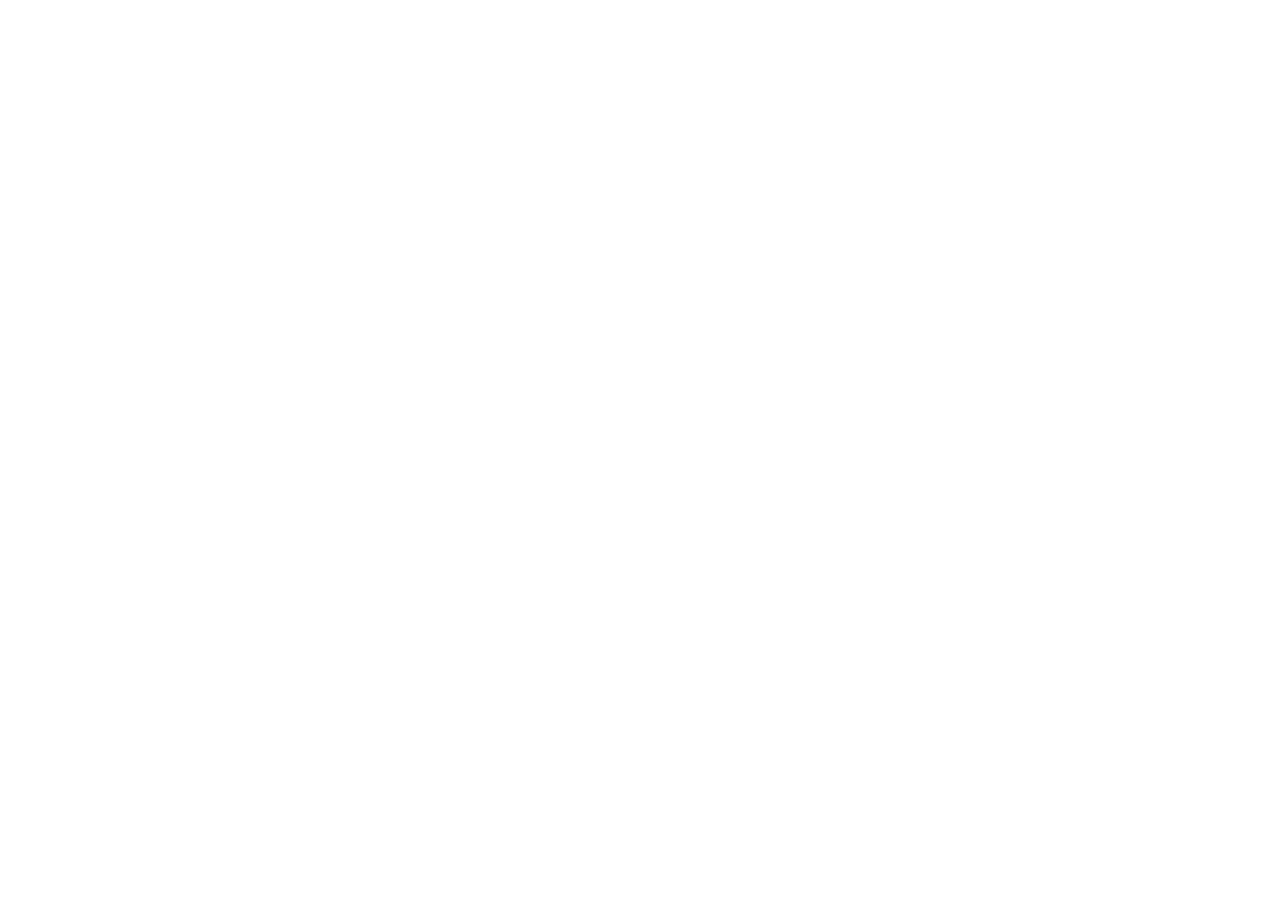
==== MOCKUP/index.html @ 3f4245b0 "start mock-up" ====
<!DOCTYPE html>
<html lang="en">
<head>
    <meta charset="UTF-8">
    <meta name="viewport" content="width=device-width, initial-scale=1.0">
    <link rel="stylesheet" href="./style.css">
    <title>Honey Shop</title>
</head>
<body>
    
</body>
</html>
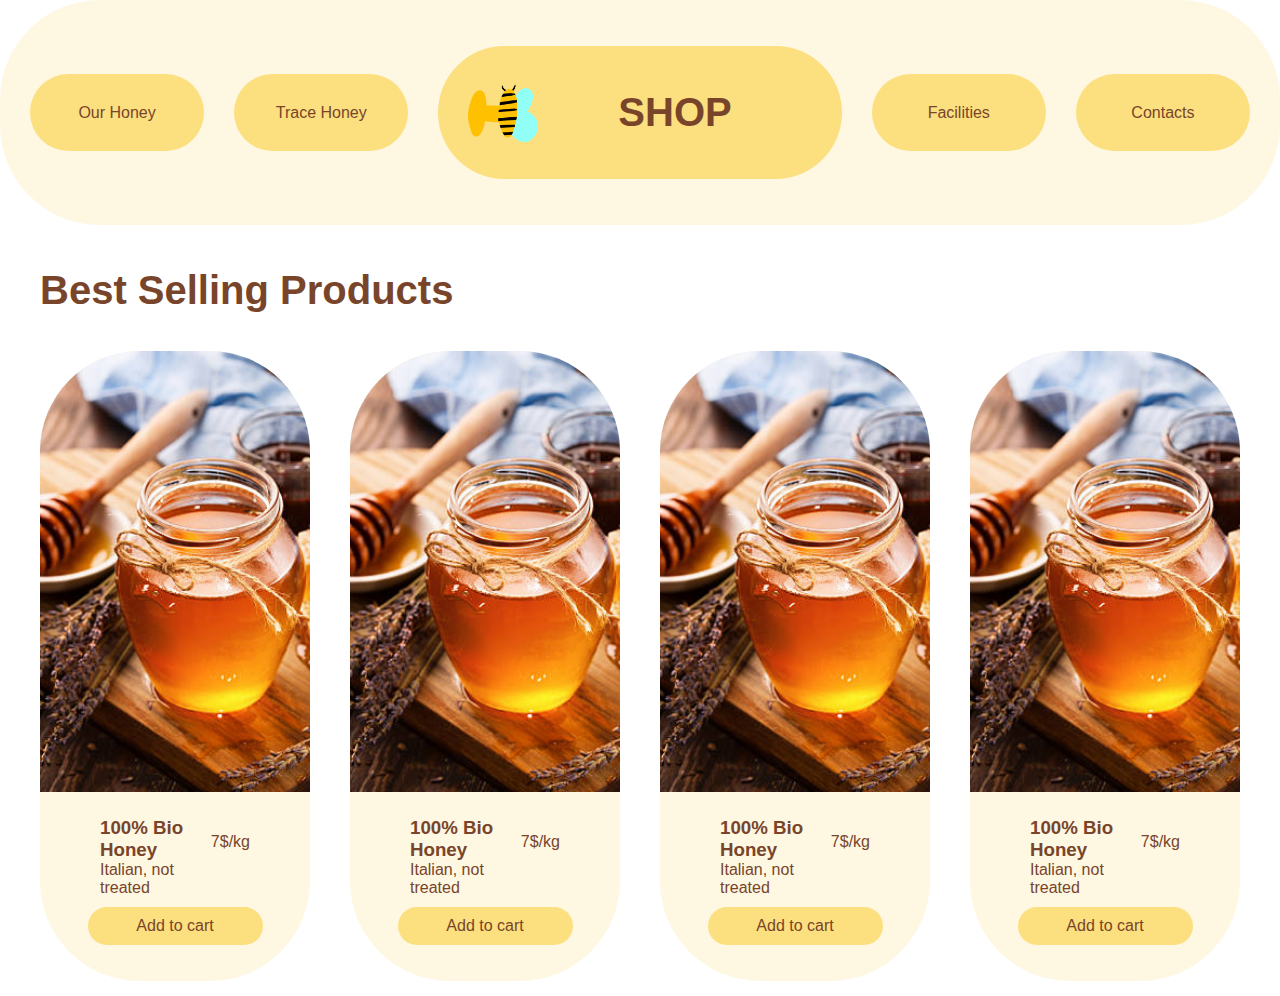
==== commit 9b069934: "work in progress MU" ====
--- a/MOCKUP/index.html
+++ b/MOCKUP/index.html
@@ -7,6 +7,63 @@
     <title>Honey Shop</title>
 </head>
 <body>
-    
+
+    <nav class="flex">
+        <div class="nav-button flex">Our Honey</div>
+        <div class="nav-button flex">Trace Honey</div>
+        <div class="nav-button flex align">
+          <img src="./assets/logo.png" alt="Honey Logo" />
+          <span><b>SHOP</b></span>
+        </div>
+        <div class="nav-button flex">Facilities</div>
+        <div class="nav-button flex">Contacts</div>
+      </nav>
+      <div class="honey-article">
+      <h2>Best Selling Products</h2>
+      <div class="flex card-container">
+      <div class="card flex">
+        <img src="./assets/honey.jpg" alt="Honey picture" />
+        <div class="info-align flex">
+          <div class="align-card flex">
+            <h3>100% Bio Honey</h3>
+            <p>Italian, not treated</p>
+          </div>
+          <p>7$/kg</p>
+        </div>
+        <div class="button">Add to cart</div>
+      </div><div class="card flex">
+        <img src="./assets/honey.jpg" alt="Honey picture" />
+        <div class="info-align flex">
+          <div class="align-card flex">
+            <h3>100% Bio Honey</h3>
+            <p>Italian, not treated</p>
+          </div>
+          <p>7$/kg</p>
+        </div>
+        <div class="button">Add to cart</div>
+      </div><div class="card flex">
+        <img src="./assets/honey.jpg" alt="Honey picture" />
+        <div class="info-align flex">
+          <div class="align-card flex">
+            <h3>100% Bio Honey</h3>
+            <p>Italian, not treated</p>
+          </div>
+          <p>7$/kg</p>
+        </div>
+        <div class="button">Add to cart</div>
+      </div><div class="card flex">
+        <img src="./assets/honey.jpg" alt="Honey picture" />
+        <div class="info-align flex">
+          <div class="align-card flex">
+            <h3>100% Bio Honey</h3>
+            <p>Italian, not treated</p>
+          </div>
+          <p>7$/kg</p>
+        </div>
+        <div class="button">Add to cart</div>
+      </div>
+      </div>
+      </div>
+
 </body>
 </html>--- a/MOCKUP/style.css
+++ b/MOCKUP/style.css
@@ -0,0 +1,103 @@
+body{
+    font-family: Arial, Helvetica, sans-serif;
+    color: #78452b;
+    margin: 0;
+}
+
+.flex{
+    display: flex;
+}
+
+
+nav{
+    height: 25vh;
+    background-color: #FEF7E2;
+    border-radius: 100px;
+    align-items: center;
+    gap: 30px;
+    padding-inline: 30px;
+}
+
+nav .align img{
+    width: 70px;
+    object-fit: cover;
+    margin-left: 0;
+}
+
+.flex .align span{
+    display: inline-block;
+    margin-inline: 80px;
+}
+
+.flex .align{
+    justify-content:flex-start;
+    flex: 2;
+    height: 50%;
+    border-radius: 80px;
+    font-size: 40px;
+
+}
+
+.nav-button{
+    flex: 1;
+    height: 25%;
+    justify-content: center;
+    align-items: center;
+    background-color: #FCDF7E;
+    padding: 10px 30px;
+    border-radius: 50px;
+
+}
+
+.honey-article{
+    padding: 10px 40px;
+}
+
+.honey-article h2{
+    font-size: 40px;
+}
+
+.card-container{
+    flex-wrap: wrap;
+    padding-block: 5px;
+    gap: 40px;
+}
+
+.card {
+    flex: 1  20%;
+    height: 70vh;
+    border-radius: 100px;
+    overflow: hidden;
+    background-color: #fef7e2;
+  }
+  
+  .card img {
+    width: 100%;
+    height: 70%;
+    object-fit: cover;
+  }
+  
+  .info-align {
+    padding: 25px 60px 10px 60px;
+    justify-content: space-between;
+  }
+  
+  .card,
+  .align-card {
+    flex-direction: column;
+  }
+  
+  .align-card :is(h3, p) {
+    margin: 0;
+  }
+  
+  .button {
+    background-color: #fcdf7e;
+    width: 50%;
+    align-self: center;
+    text-align: center;
+    padding: 10px 20px;
+    margin-block: 0 20px;
+    border-radius: 20px;
+  }
+  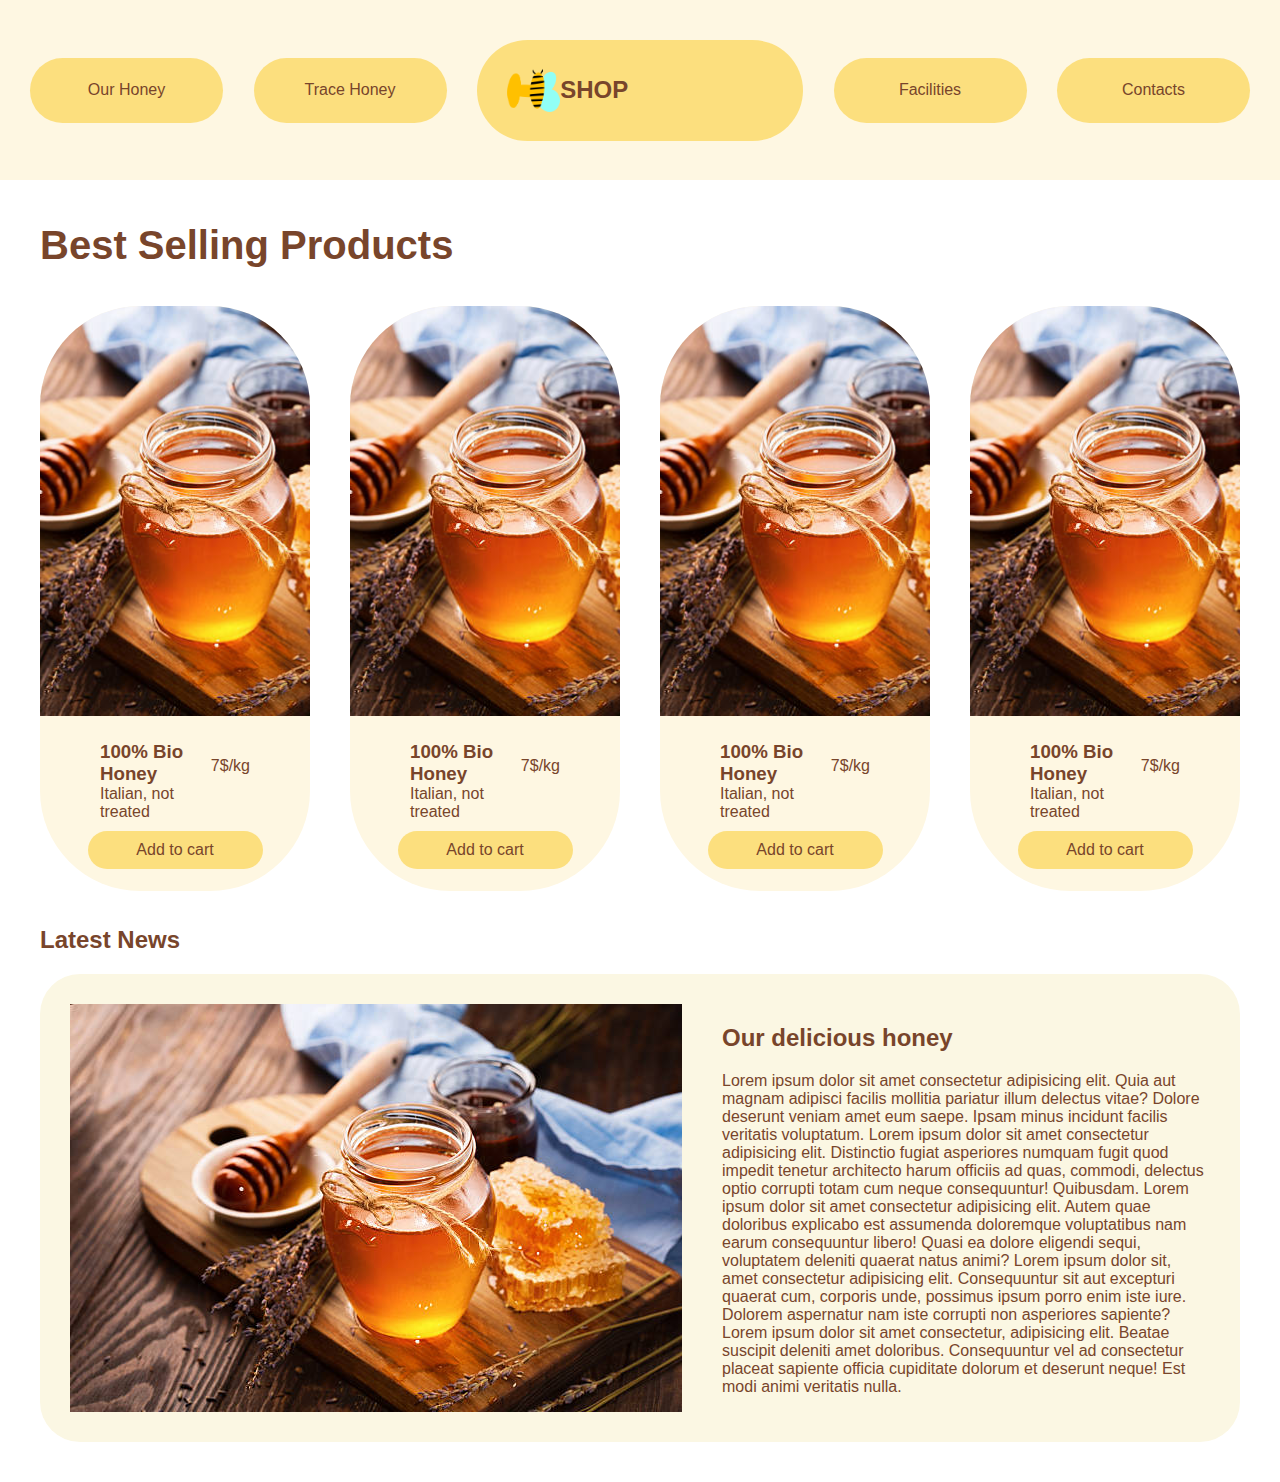
==== commit 720c74cf: "work  in progress" ====
--- a/MOCKUP/index.html
+++ b/MOCKUP/index.html
@@ -1,69 +1,100 @@
 <!DOCTYPE html>
 <html lang="en">
-<head>
-    <meta charset="UTF-8">
-    <meta name="viewport" content="width=device-width, initial-scale=1.0">
-    <link rel="stylesheet" href="./style.css">
+  <head>
+    <meta charset="UTF-8" />
+    <meta name="viewport" content="width=device-width, initial-scale=1.0" />
+    <link rel="stylesheet" href="./style.css" />
     <title>Honey Shop</title>
-</head>
-<body>
-
+  </head>
+  <body>
     <nav class="flex">
-        <div class="nav-button flex">Our Honey</div>
-        <div class="nav-button flex">Trace Honey</div>
-        <div class="nav-button flex align">
-          <img src="./assets/logo.png" alt="Honey Logo" />
-          <span><b>SHOP</b></span>
-        </div>
-        <div class="nav-button flex">Facilities</div>
-        <div class="nav-button flex">Contacts</div>
-      </nav>
-      <div class="honey-article">
+      <div class="nav-button flex">Our Honey</div>
+      <div class="nav-button flex">Trace Honey</div>
+      <div class="nav-button flex align">
+        <img src="./assets/logo.png" alt="Honey Logo" />
+        <h2>SHOP</h2>
+      </div>
+      <div class="nav-button flex">Facilities</div>
+      <div class="nav-button flex">Contacts</div>
+    </nav>
+    <main>
+    <div class="honey-article">
       <h2>Best Selling Products</h2>
       <div class="flex card-container">
-      <div class="card flex">
-        <img src="./assets/honey.jpg" alt="Honey picture" />
-        <div class="info-align flex">
-          <div class="align-card flex">
-            <h3>100% Bio Honey</h3>
-            <p>Italian, not treated</p>
+        <div class="card flex">
+          <img src="./assets/honey.jpg" alt="Honey picture" />
+          <div class="info-align flex">
+            <div class="align-card flex">
+              <h3>100% Bio Honey</h3>
+              <p>Italian, not treated</p>
+            </div>
+            <p>7$/kg</p>
           </div>
-          <p>7$/kg</p>
+          <div class="button">Add to cart</div>
         </div>
-        <div class="button">Add to cart</div>
-      </div><div class="card flex">
-        <img src="./assets/honey.jpg" alt="Honey picture" />
-        <div class="info-align flex">
-          <div class="align-card flex">
-            <h3>100% Bio Honey</h3>
-            <p>Italian, not treated</p>
+        <div class="card flex">
+          <img src="./assets/honey.jpg" alt="Honey picture" />
+          <div class="info-align flex">
+            <div class="align-card flex">
+              <h3>100% Bio Honey</h3>
+              <p>Italian, not treated</p>
+            </div>
+            <p>7$/kg</p>
           </div>
-          <p>7$/kg</p>
+          <div class="button">Add to cart</div>
         </div>
-        <div class="button">Add to cart</div>
-      </div><div class="card flex">
-        <img src="./assets/honey.jpg" alt="Honey picture" />
-        <div class="info-align flex">
-          <div class="align-card flex">
-            <h3>100% Bio Honey</h3>
-            <p>Italian, not treated</p>
+        <div class="card flex">
+          <img src="./assets/honey.jpg" alt="Honey picture" />
+          <div class="info-align flex">
+            <div class="align-card flex">
+              <h3>100% Bio Honey</h3>
+              <p>Italian, not treated</p>
+            </div>
+            <p>7$/kg</p>
           </div>
-          <p>7$/kg</p>
+          <div class="button">Add to cart</div>
         </div>
-        <div class="button">Add to cart</div>
-      </div><div class="card flex">
-        <img src="./assets/honey.jpg" alt="Honey picture" />
-        <div class="info-align flex">
-          <div class="align-card flex">
-            <h3>100% Bio Honey</h3>
-            <p>Italian, not treated</p>
+        <div class="card flex">
+          <img src="./assets/honey.jpg" alt="Honey picture" />
+          <div class="info-align flex">
+            <div class="align-card flex">
+              <h3>100% Bio Honey</h3>
+              <p>Italian, not treated</p>
+            </div>
+            <p>7$/kg</p>
           </div>
-          <p>7$/kg</p>
+          <div class="button">Add to cart</div>
         </div>
-        <div class="button">Add to cart</div>
       </div>
-      </div>
-      </div>
-
-</body>
-</html>+    </div>
+    <div>
+        <h2>Latest News</h2>
+        <div class="flex container">
+            <img src="./assets/honey.jpg" alt="Honey Picture" />
+            <div class="article">
+              <h2>Our delicious honey</h2>
+              <p>
+                Lorem ipsum dolor sit amet consectetur adipisicing elit. Quia aut
+                magnam adipisci facilis mollitia pariatur illum delectus vitae? Dolore
+                deserunt veniam amet eum saepe. Ipsam minus incidunt facilis veritatis
+                voluptatum. Lorem ipsum dolor sit amet consectetur adipisicing elit.
+                Distinctio fugiat asperiores numquam fugit quod impedit tenetur
+                architecto harum officiis ad quas, commodi, delectus optio corrupti
+                totam cum neque consequuntur! Quibusdam. Lorem ipsum dolor sit amet
+                consectetur adipisicing elit. Autem quae doloribus explicabo est
+                assumenda doloremque voluptatibus nam earum consequuntur libero! Quasi
+                ea dolore eligendi sequi, voluptatem deleniti quaerat natus animi?
+                Lorem ipsum dolor sit, amet consectetur adipisicing elit. Consequuntur
+                sit aut excepturi quaerat cum, corporis unde, possimus ipsum porro
+                enim iste iure. Dolorem aspernatur nam iste corrupti non asperiores
+                sapiente? Lorem ipsum dolor sit amet consectetur, adipisicing elit.
+                Beatae suscipit deleniti amet doloribus. Consequuntur vel ad
+                consectetur placeat sapiente officia cupiditate dolorum et deserunt
+                neque! Est modi animi veritatis nulla.
+              </p>
+            </div>
+          </div>
+    </div>
+</main>
+  </body>
+</html>
--- a/MOCKUP/style.css
+++ b/MOCKUP/style.css
@@ -2,6 +2,11 @@
     font-family: Arial, Helvetica, sans-serif;
     color: #78452b;
     margin: 0;
+}
+
+main{
+padding-inline: 40px;
+padding-bottom: 40px;
 }
 
 .flex{
@@ -10,31 +15,26 @@
 
 
 nav{
-    height: 25vh;
+    height: 20vh;
     background-color: #FEF7E2;
-    border-radius: 100px;
     align-items: center;
-    gap: 30px;
+    gap: 2.5%;
     padding-inline: 30px;
 }
 
 nav .align img{
-    width: 70px;
+    width: 20%;
     object-fit: cover;
-    margin-left: 0;
 }
 
-.flex .align span{
-    display: inline-block;
-    margin-inline: 80px;
+.flex .align h2{
 }
 
 .flex .align{
     justify-content:flex-start;
     flex: 2;
-    height: 50%;
+    height: 45%;
     border-radius: 80px;
-    font-size: 40px;
 
 }
 
@@ -50,7 +50,7 @@
 }
 
 .honey-article{
-    padding: 10px 40px;
+    padding-block: 10px;
 }
 
 .honey-article h2{
@@ -64,8 +64,10 @@
 }
 
 .card {
-    flex: 1  20%;
-    height: 70vh;
+    flex: 20%;
+    min-width:20%;
+    box-sizing: border-box;
+    height: 65vh;
     border-radius: 100px;
     overflow: hidden;
     background-color: #fef7e2;
@@ -100,4 +102,24 @@
     margin-block: 0 20px;
     border-radius: 20px;
   }
+
+  .container {
+    flex-wrap: wrap-reverse;
+    gap: 40px;
+    border-radius: 40px;
+    padding: 30px;
+    background-color: #fbf7e3;
+}
+
+.container img {
+    flex: 1 1 40%;
+    max-width: 100%;
+    height: auto;
+    object-fit: cover;
+}
+
+.article {
+    flex: 1 1 30%;
+    color: #78452b;
+}
   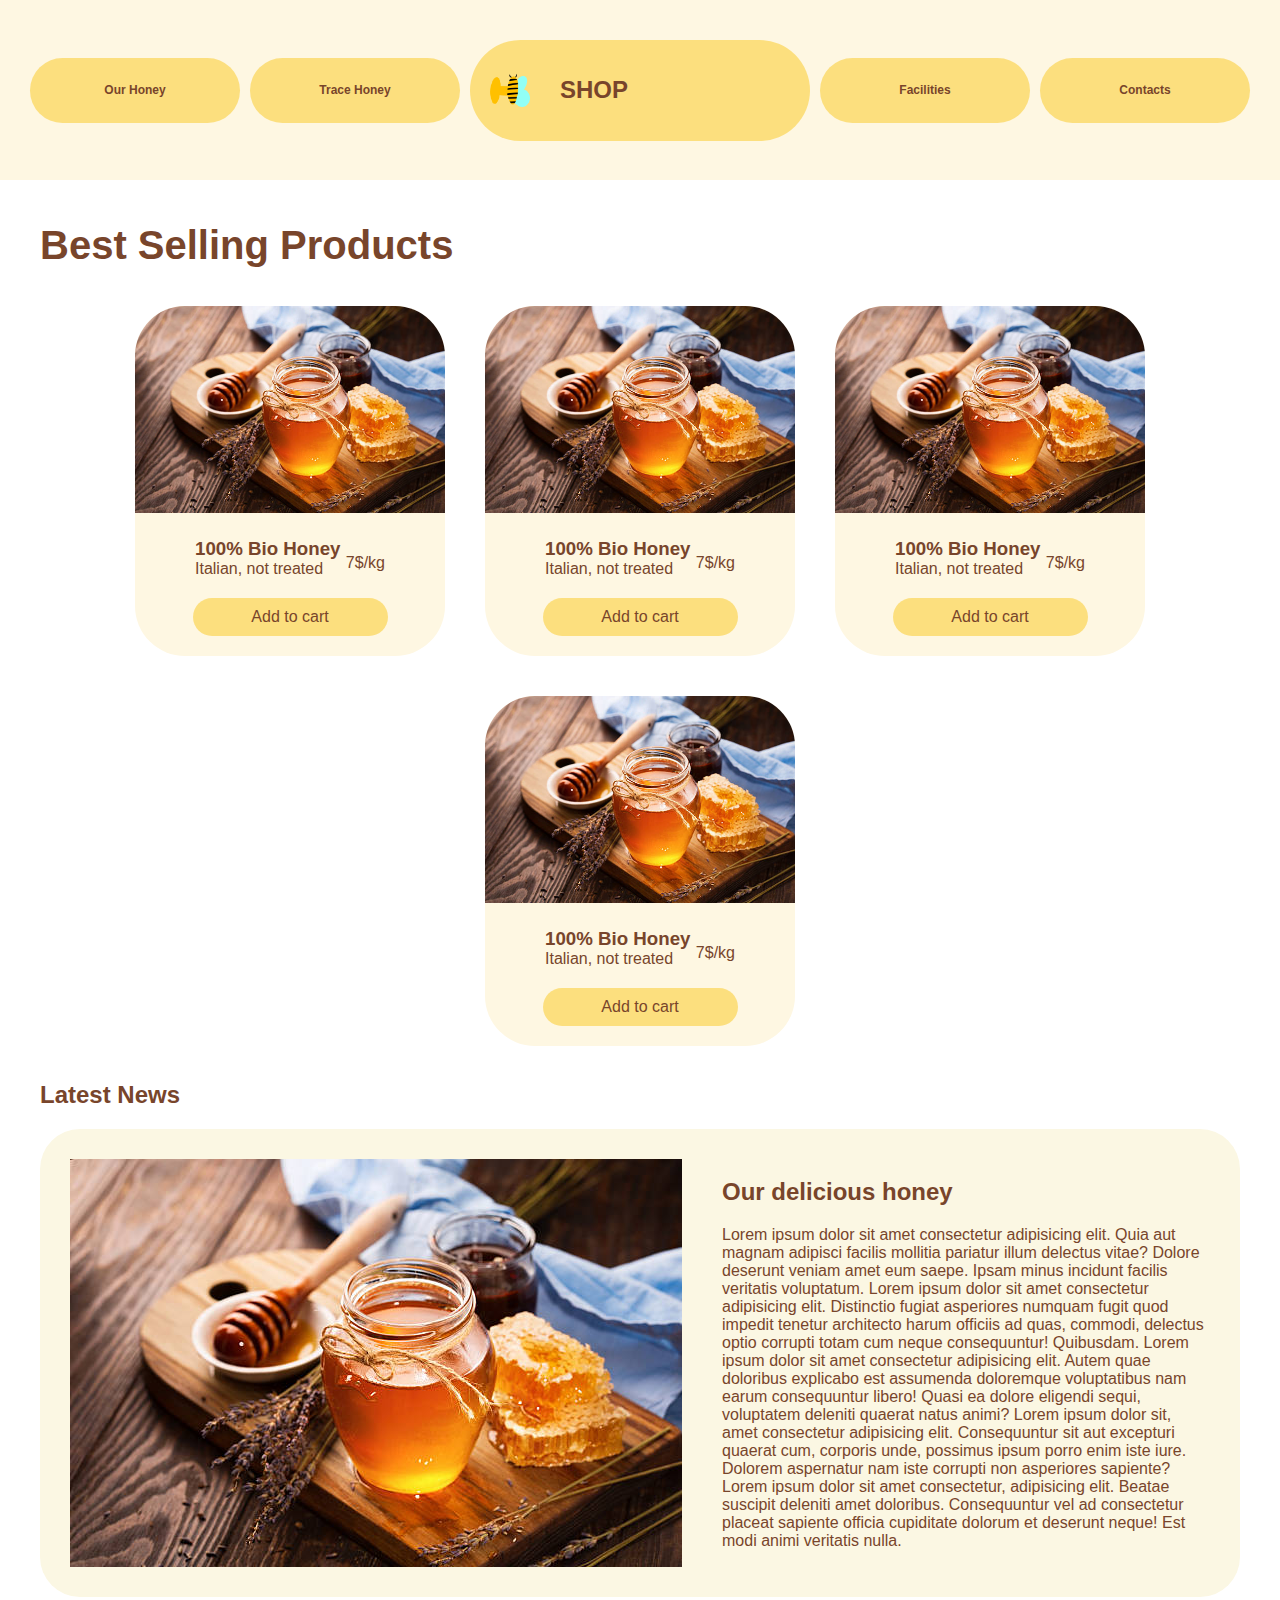
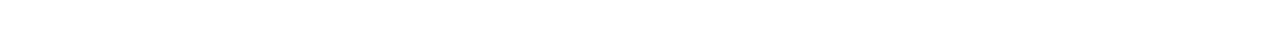
==== commit a6204d7b: "adjustments" ====
--- a/MOCKUP/index.html
+++ b/MOCKUP/index.html
@@ -12,7 +12,7 @@
       <div class="nav-button flex">Trace Honey</div>
       <div class="nav-button flex align">
         <img src="./assets/logo.png" alt="Honey Logo" />
-        <h2>SHOP</h2>
+        <h1>SHOP</h1>
       </div>
       <div class="nav-button flex">Facilities</div>
       <div class="nav-button flex">Contacts</div>
--- a/MOCKUP/style.css
+++ b/MOCKUP/style.css
@@ -18,34 +18,35 @@
     height: 20vh;
     background-color: #FEF7E2;
     align-items: center;
-    gap: 2.5%;
+    gap: 10px;
     padding-inline: 30px;
 }
 
 nav .align img{
-    width: 20%;
+    width: 40px;
     object-fit: cover;
 }
 
-.flex .align h2{
+.nav-button{
+  flex: 1;
+  height: 25%;
+  justify-content: center;
+  align-items: center;
+  background-color: #FCDF7E;
+  padding: 10px 30px;
+  border-radius: 50px;
+  font-size: 12px;
+  font-weight: bold;
+  
 }
 
-.flex .align{
+.flex.align{
+  gap: 10%;
+    padding-inline: 20px;
     justify-content:flex-start;
     flex: 2;
     height: 45%;
     border-radius: 80px;
-
-}
-
-.nav-button{
-    flex: 1;
-    height: 25%;
-    justify-content: center;
-    align-items: center;
-    background-color: #FCDF7E;
-    padding: 10px 30px;
-    border-radius: 50px;
 
 }
 
@@ -59,16 +60,17 @@
 
 .card-container{
     flex-wrap: wrap;
+    justify-content: center;
+    align-items: center;
     padding-block: 5px;
     gap: 40px;
 }
 
 .card {
-    flex: 20%;
-    min-width:20%;
+    width: 310px;
+    height: auto;
     box-sizing: border-box;
-    height: 65vh;
-    border-radius: 100px;
+    border-radius: 50px;
     overflow: hidden;
     background-color: #fef7e2;
   }
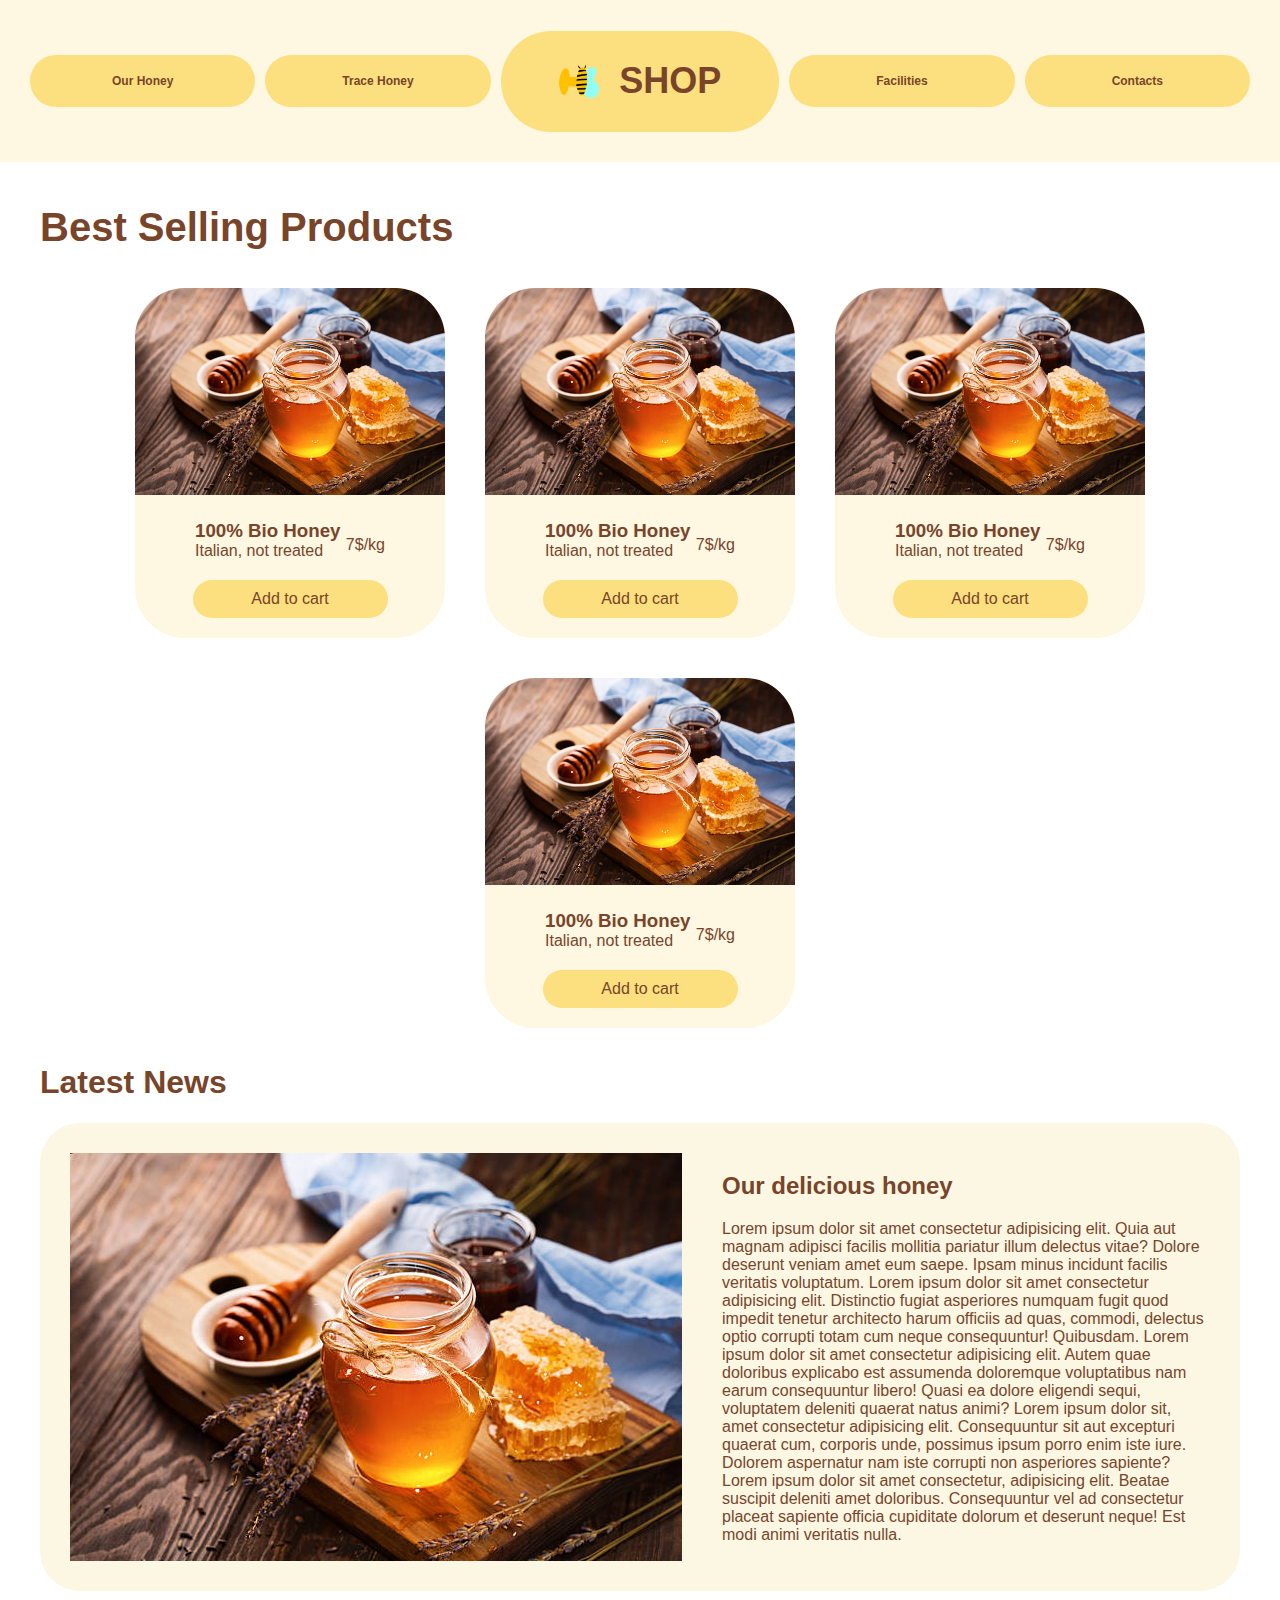
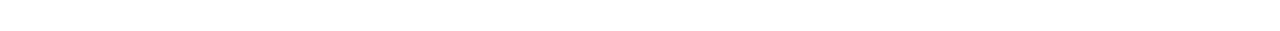
==== commit 91c25a31: "last commit" ====
--- a/MOCKUP/index.html
+++ b/MOCKUP/index.html
@@ -68,7 +68,7 @@
       </div>
     </div>
     <div>
-        <h2>Latest News</h2>
+        <h1>Latest News</h1>
         <div class="flex container">
             <img src="./assets/honey.jpg" alt="Honey Picture" />
             <div class="article">
--- a/MOCKUP/style.css
+++ b/MOCKUP/style.css
@@ -1,127 +1,121 @@
-body{
-    font-family: Arial, Helvetica, sans-serif;
-    color: #78452b;
-    margin: 0;
+body {
+  font-family: Arial, Helvetica, sans-serif;
+  color: #78452b;
+  margin: 0;
 }
 
-main{
-padding-inline: 40px;
-padding-bottom: 40px;
+main {
+  padding-inline: 40px;
+  padding-bottom: 40px;
 }
 
-.flex{
-    display: flex;
+.flex {
+  display: flex;
 }
 
-
-nav{
-    height: 20vh;
-    background-color: #FEF7E2;
-    align-items: center;
-    gap: 10px;
-    padding-inline: 30px;
+nav {
+  height: 18vh;
+  gap: 10px;
+  align-items: center;
+  padding-inline: 30px;
+  background-color: #fef7e2;
 }
 
-nav .align img{
-    width: 40px;
-    object-fit: cover;
+nav .align img {
+  width: 40px;
+  object-fit: cover;
+  margin-right: 10%;
 }
 
-.nav-button{
-  flex: 1;
-  height: 25%;
+.nav-button {
+  height: 20%;
+  flex: 2;
   justify-content: center;
   align-items: center;
-  background-color: #FCDF7E;
-  padding: 10px 30px;
-  border-radius: 50px;
+  padding: 10px 10px;
+  border-radius: 100px;
+  background-color: #fcdf7e;
+  font-weight: bold;
   font-size: 12px;
-  font-weight: bold;
-  
 }
 
-.flex.align{
-  gap: 10%;
-    padding-inline: 20px;
-    justify-content:flex-start;
-    flex: 2;
-    height: 45%;
-    border-radius: 80px;
-
+.flex.align {
+  height: 50%;
+  flex: 2;
+  border-radius: 100px;
+  padding-inline: 3%;
+  font-size: 18px;
 }
 
-.honey-article{
-    padding-block: 10px;
+.honey-article {
+  padding-block: 10px;
 }
 
-.honey-article h2{
-    font-size: 40px;
+.honey-article h2 {
+  font-size: 40px;
 }
 
-.card-container{
-    flex-wrap: wrap;
-    justify-content: center;
-    align-items: center;
-    padding-block: 5px;
-    gap: 40px;
+.card-container {
+  gap: 40px;
+  flex-wrap: wrap;
+  justify-content: center;
+  align-items: center;
+  padding-block: 5px;
 }
 
 .card {
-    width: 310px;
-    height: auto;
-    box-sizing: border-box;
-    border-radius: 50px;
-    overflow: hidden;
-    background-color: #fef7e2;
-  }
-  
-  .card img {
-    width: 100%;
-    height: 70%;
-    object-fit: cover;
-  }
-  
-  .info-align {
-    padding: 25px 60px 10px 60px;
-    justify-content: space-between;
-  }
-  
-  .card,
-  .align-card {
-    flex-direction: column;
-  }
-  
-  .align-card :is(h3, p) {
-    margin: 0;
-  }
-  
-  .button {
-    background-color: #fcdf7e;
-    width: 50%;
-    align-self: center;
-    text-align: center;
-    padding: 10px 20px;
-    margin-block: 0 20px;
-    border-radius: 20px;
-  }
+  width: 310px;
+  height: auto;
+  border-radius: 50px;
+  overflow: hidden;
+  background-color: #fef7e2;
+}
 
-  .container {
-    flex-wrap: wrap-reverse;
-    gap: 40px;
-    border-radius: 40px;
-    padding: 30px;
-    background-color: #fbf7e3;
+.card img {
+  width: 100%;
+  height: 70%;
+  object-fit: cover;
+}
+
+.info-align {
+  padding: 25px 60px 10px 60px;
+  justify-content: space-between;
+}
+
+.card,
+.align-card {
+  flex-direction: column;
+}
+
+.align-card :is(h3, p) {
+  margin: 0;
+}
+
+.button {
+  width: 50%;
+  align-self: center;
+  text-align: center;
+  padding: 10px 20px;
+  margin-block: 0 20px;
+  border-radius: 20px;
+  background-color: #fcdf7e;
+}
+
+.container {
+  gap: 40px;
+  flex-wrap: wrap-reverse;
+  border-radius: 40px;
+  padding: 30px;
+  background-color: #fbf7e3;
 }
 
 .container img {
-    flex: 1 1 40%;
-    max-width: 100%;
-    height: auto;
-    object-fit: cover;
+  flex: 1 1 40%;
+  max-width: 100%;
+  height: auto;
+  object-fit: cover;
 }
 
 .article {
-    flex: 1 1 30%;
-    color: #78452b;
+  flex: 1 1 30%;
 }
-  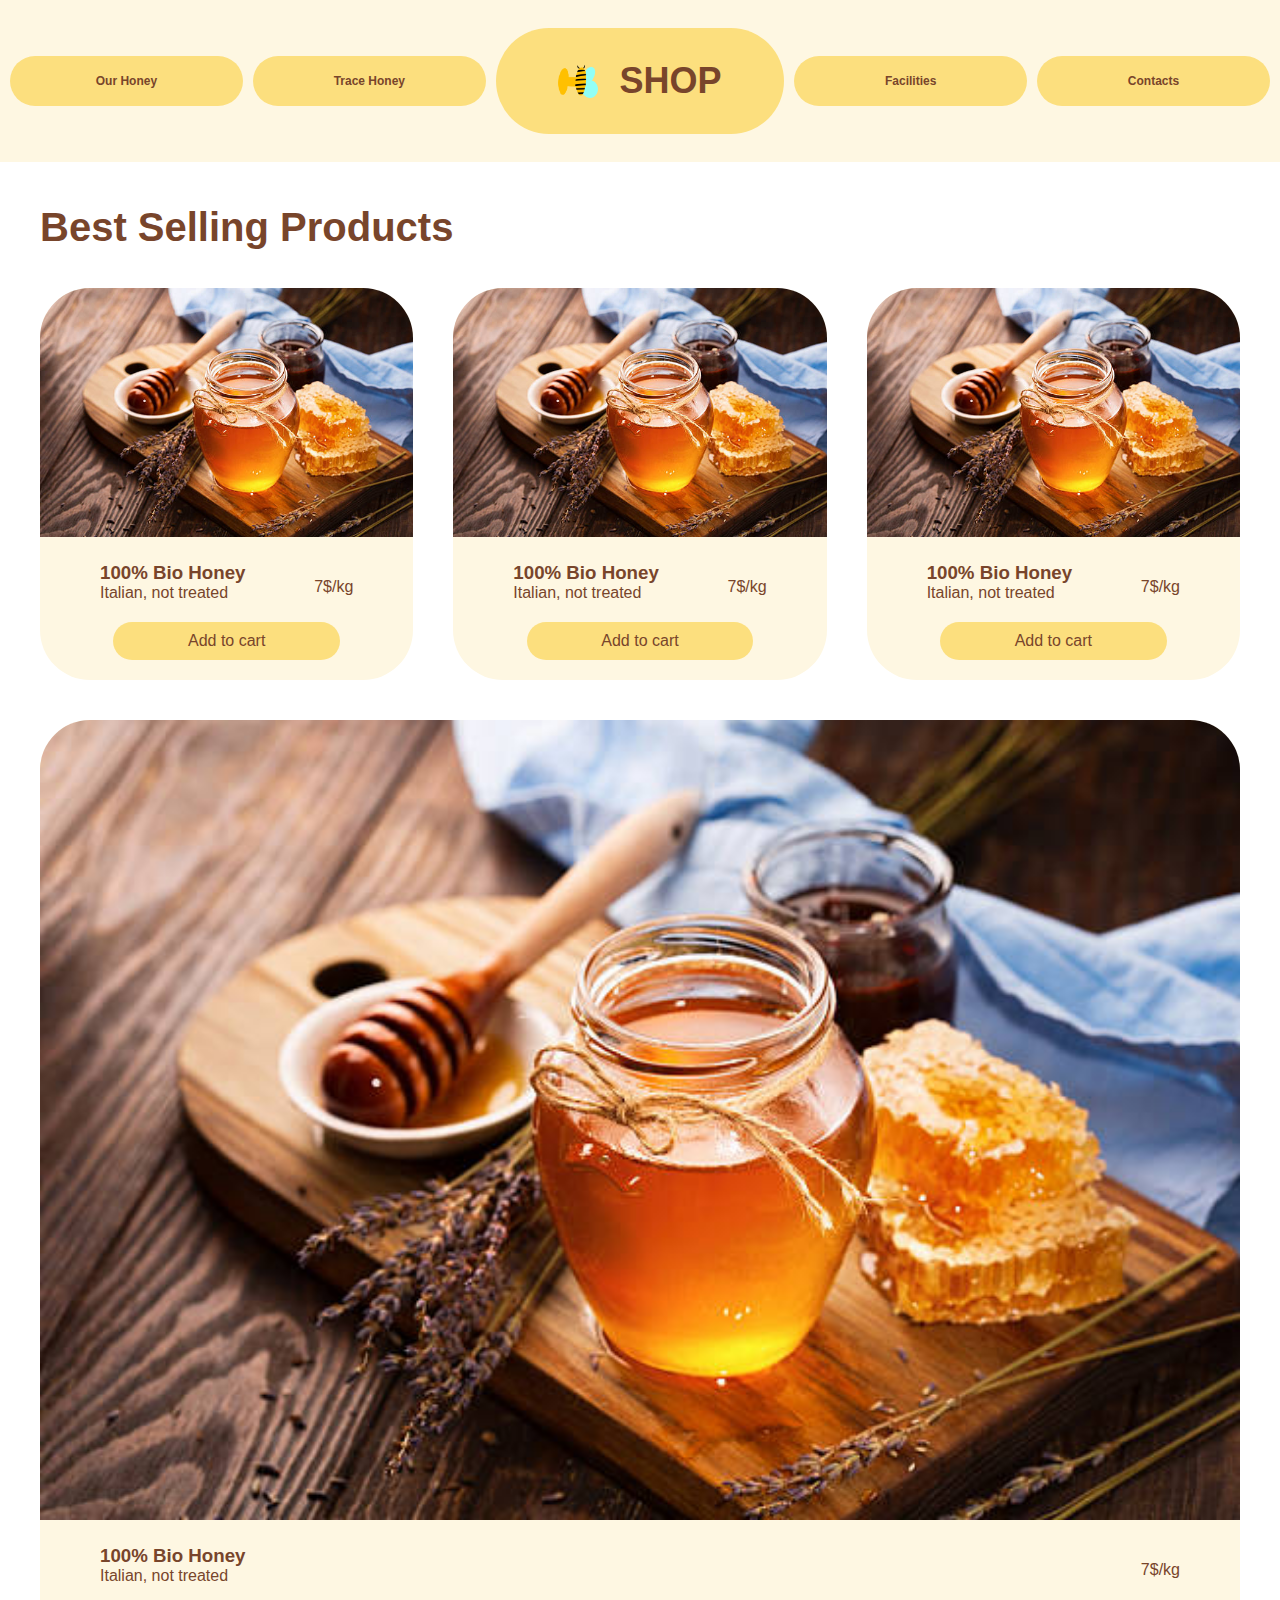
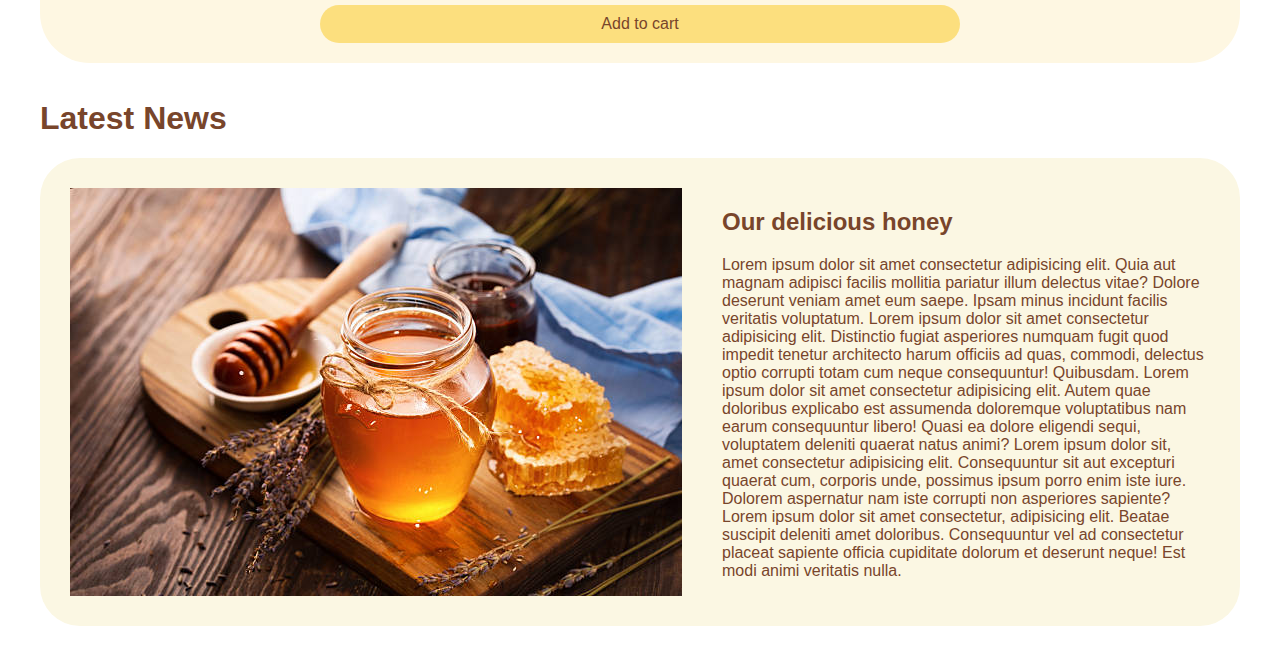
==== commit 0059f769: "last commit" ====
--- a/MOCKUP/index.html
+++ b/MOCKUP/index.html
@@ -18,83 +18,85 @@
       <div class="nav-button flex">Contacts</div>
     </nav>
     <main>
-    <div class="honey-article">
-      <h2>Best Selling Products</h2>
-      <div class="flex card-container">
-        <div class="card flex">
-          <img src="./assets/honey.jpg" alt="Honey picture" />
-          <div class="info-align flex">
-            <div class="align-card flex">
-              <h3>100% Bio Honey</h3>
-              <p>Italian, not treated</p>
+      <div class="honey-article">
+        <h2>Best Selling Products</h2>
+        <div class="flex card-container">
+          <div class="card flex">
+            <img src="./assets/honey.jpg" alt="Honey picture" />
+            <div class="info-align flex">
+              <div class="align-card flex">
+                <h3>100% Bio Honey</h3>
+                <p>Italian, not treated</p>
+              </div>
+              <p>7$/kg</p>
             </div>
-            <p>7$/kg</p>
+            <div class="button">Add to cart</div>
           </div>
-          <div class="button">Add to cart</div>
-        </div>
-        <div class="card flex">
-          <img src="./assets/honey.jpg" alt="Honey picture" />
-          <div class="info-align flex">
-            <div class="align-card flex">
-              <h3>100% Bio Honey</h3>
-              <p>Italian, not treated</p>
+          <div class="card flex">
+            <img src="./assets/honey.jpg" alt="Honey picture" />
+            <div class="info-align flex">
+              <div class="align-card flex">
+                <h3>100% Bio Honey</h3>
+                <p>Italian, not treated</p>
+              </div>
+              <p>7$/kg</p>
             </div>
-            <p>7$/kg</p>
+            <div class="button">Add to cart</div>
           </div>
-          <div class="button">Add to cart</div>
-        </div>
-        <div class="card flex">
-          <img src="./assets/honey.jpg" alt="Honey picture" />
-          <div class="info-align flex">
-            <div class="align-card flex">
-              <h3>100% Bio Honey</h3>
-              <p>Italian, not treated</p>
+          <div class="card flex">
+            <img src="./assets/honey.jpg" alt="Honey picture" />
+            <div class="info-align flex">
+              <div class="align-card flex">
+                <h3>100% Bio Honey</h3>
+                <p>Italian, not treated</p>
+              </div>
+              <p>7$/kg</p>
             </div>
-            <p>7$/kg</p>
+            <div class="button">Add to cart</div>
           </div>
-          <div class="button">Add to cart</div>
-        </div>
-        <div class="card flex">
-          <img src="./assets/honey.jpg" alt="Honey picture" />
-          <div class="info-align flex">
-            <div class="align-card flex">
-              <h3>100% Bio Honey</h3>
-              <p>Italian, not treated</p>
+          <div class="card flex">
+            <img src="./assets/honey.jpg" alt="Honey picture" />
+            <div class="info-align flex">
+              <div class="align-card flex">
+                <h3>100% Bio Honey</h3>
+                <p>Italian, not treated</p>
+              </div>
+              <p>7$/kg</p>
             </div>
-            <p>7$/kg</p>
+            <div class="button">Add to cart</div>
           </div>
-          <div class="button">Add to cart</div>
         </div>
       </div>
-    </div>
-    <div>
+      <div>
         <h1>Latest News</h1>
         <div class="flex container">
-            <img src="./assets/honey.jpg" alt="Honey Picture" />
-            <div class="article">
-              <h2>Our delicious honey</h2>
-              <p>
-                Lorem ipsum dolor sit amet consectetur adipisicing elit. Quia aut
-                magnam adipisci facilis mollitia pariatur illum delectus vitae? Dolore
-                deserunt veniam amet eum saepe. Ipsam minus incidunt facilis veritatis
-                voluptatum. Lorem ipsum dolor sit amet consectetur adipisicing elit.
-                Distinctio fugiat asperiores numquam fugit quod impedit tenetur
-                architecto harum officiis ad quas, commodi, delectus optio corrupti
-                totam cum neque consequuntur! Quibusdam. Lorem ipsum dolor sit amet
-                consectetur adipisicing elit. Autem quae doloribus explicabo est
-                assumenda doloremque voluptatibus nam earum consequuntur libero! Quasi
-                ea dolore eligendi sequi, voluptatem deleniti quaerat natus animi?
-                Lorem ipsum dolor sit, amet consectetur adipisicing elit. Consequuntur
-                sit aut excepturi quaerat cum, corporis unde, possimus ipsum porro
-                enim iste iure. Dolorem aspernatur nam iste corrupti non asperiores
-                sapiente? Lorem ipsum dolor sit amet consectetur, adipisicing elit.
-                Beatae suscipit deleniti amet doloribus. Consequuntur vel ad
-                consectetur placeat sapiente officia cupiditate dolorum et deserunt
-                neque! Est modi animi veritatis nulla.
-              </p>
-            </div>
+          <img src="./assets/honey.jpg" alt="Honey Picture" />
+          <div class="article">
+            <h2>Our delicious honey</h2>
+            <p>
+              Lorem ipsum dolor sit amet consectetur adipisicing elit. Quia aut
+              magnam adipisci facilis mollitia pariatur illum delectus vitae?
+              Dolore deserunt veniam amet eum saepe. Ipsam minus incidunt
+              facilis veritatis voluptatum. Lorem ipsum dolor sit amet
+              consectetur adipisicing elit. Distinctio fugiat asperiores numquam
+              fugit quod impedit tenetur architecto harum officiis ad quas,
+              commodi, delectus optio corrupti totam cum neque consequuntur!
+              Quibusdam. Lorem ipsum dolor sit amet consectetur adipisicing
+              elit. Autem quae doloribus explicabo est assumenda doloremque
+              voluptatibus nam earum consequuntur libero! Quasi ea dolore
+              eligendi sequi, voluptatem deleniti quaerat natus animi? Lorem
+              ipsum dolor sit, amet consectetur adipisicing elit. Consequuntur
+              sit aut excepturi quaerat cum, corporis unde, possimus ipsum porro
+              enim iste iure. Dolorem aspernatur nam iste corrupti non
+              asperiores sapiente? Lorem ipsum dolor sit amet consectetur,
+              adipisicing elit. Beatae suscipit deleniti amet doloribus.
+              Consequuntur vel ad consectetur placeat sapiente officia
+              cupiditate dolorum et deserunt neque! Est modi animi veritatis
+              nulla.
+            </p>
           </div>
-    </div>
-</main>
+        </div>
+      </div>
+    </main>
   </body>
 </html>
--- a/MOCKUP/style.css
+++ b/MOCKUP/style.css
@@ -17,7 +17,7 @@
   height: 18vh;
   gap: 10px;
   align-items: center;
-  padding-inline: 30px;
+  padding-inline: 10px;
   background-color: #fef7e2;
 }
 
@@ -28,11 +28,10 @@
 }
 
 .nav-button {
-  height: 20%;
   flex: 2;
   justify-content: center;
   align-items: center;
-  padding: 10px 10px;
+  padding: 18px 10px;
   border-radius: 100px;
   background-color: #fcdf7e;
   font-weight: bold;
@@ -40,10 +39,9 @@
 }
 
 .flex.align {
-  height: 50%;
   flex: 2;
   border-radius: 100px;
-  padding-inline: 3%;
+  padding: 8px 3%;
   font-size: 18px;
 }
 
@@ -64,7 +62,7 @@
 }
 
 .card {
-  width: 310px;
+  flex: 1 1 310px;
   height: auto;
   border-radius: 50px;
   overflow: hidden;
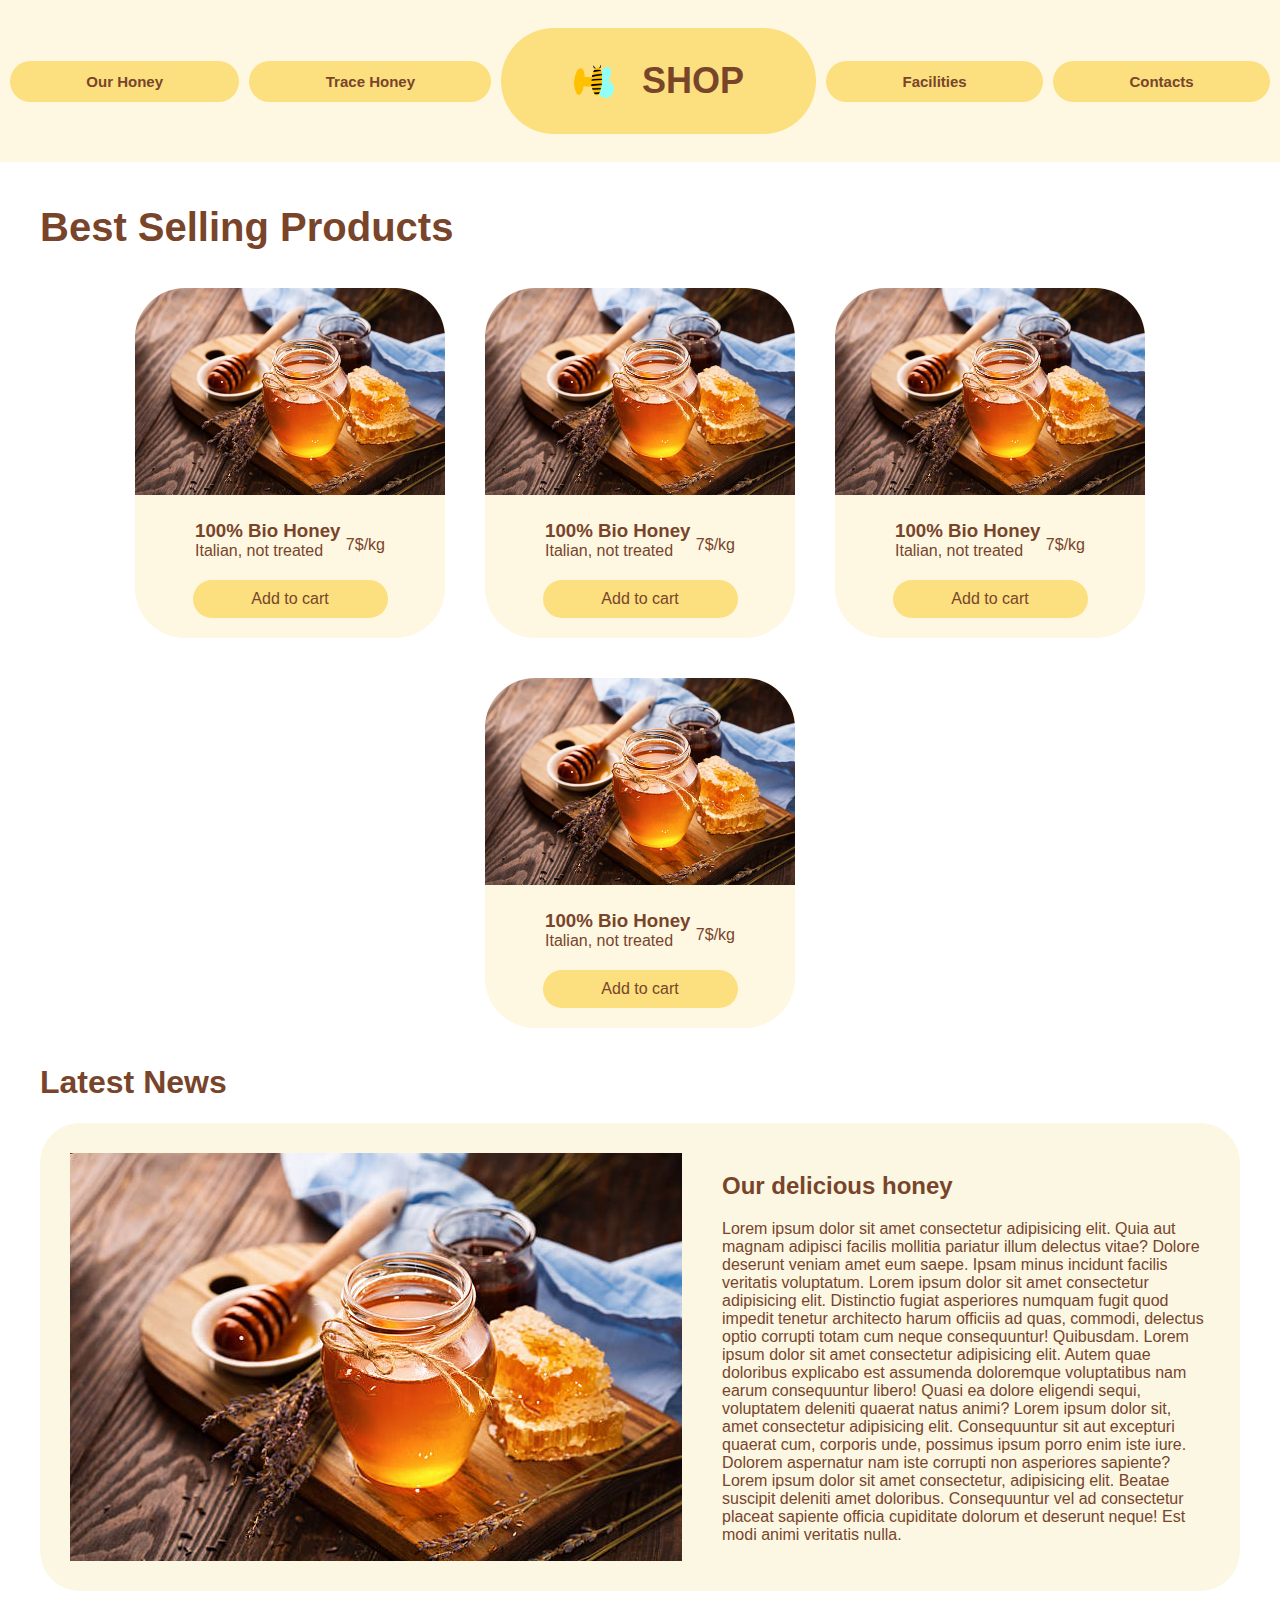
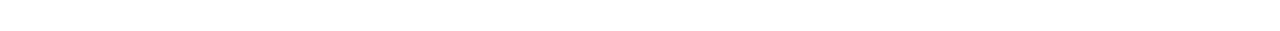
==== commit 0c919936: "last commit" ====
--- a/MOCKUP/index.html
+++ b/MOCKUP/index.html
@@ -8,14 +8,14 @@
   </head>
   <body>
     <nav class="flex">
-      <div class="nav-button flex">Our Honey</div>
-      <div class="nav-button flex">Trace Honey</div>
-      <div class="nav-button flex align">
+      <span class="nav-button flex">Our Honey</span>
+      <span class="nav-button flex">Trace Honey</span>
+      <span class="nav-button flex align">
         <img src="./assets/logo.png" alt="Honey Logo" />
         <h1>SHOP</h1>
-      </div>
-      <div class="nav-button flex">Facilities</div>
-      <div class="nav-button flex">Contacts</div>
+      </span>
+      <span class="nav-button flex">Facilities</span>
+      <span class="nav-button flex">Contacts</span>
     </nav>
     <main>
       <div class="honey-article">
--- a/MOCKUP/style.css
+++ b/MOCKUP/style.css
@@ -28,25 +28,27 @@
 }
 
 .nav-button {
-  flex: 2;
+  flex: 1 1 auto;
   justify-content: center;
   align-items: center;
-  padding: 18px 10px;
+  padding: 12px 5px;
   border-radius: 100px;
   background-color: #fcdf7e;
   font-weight: bold;
-  font-size: 12px;
+  font-size: 15px;
+  box-sizing: border-box;
 }
 
 .flex.align {
-  flex: 2;
+  flex: 1 1 auto;
   border-radius: 100px;
-  padding: 8px 3%;
+  padding: 8px 15px;
   font-size: 18px;
 }
 
 .honey-article {
   padding-block: 10px;
+  box-sizing: border-box;
 }
 
 .honey-article h2 {
@@ -62,7 +64,7 @@
 }
 
 .card {
-  flex: 1 1 310px;
+  flex: 0 1 310px;
   height: auto;
   border-radius: 50px;
   overflow: hidden;
